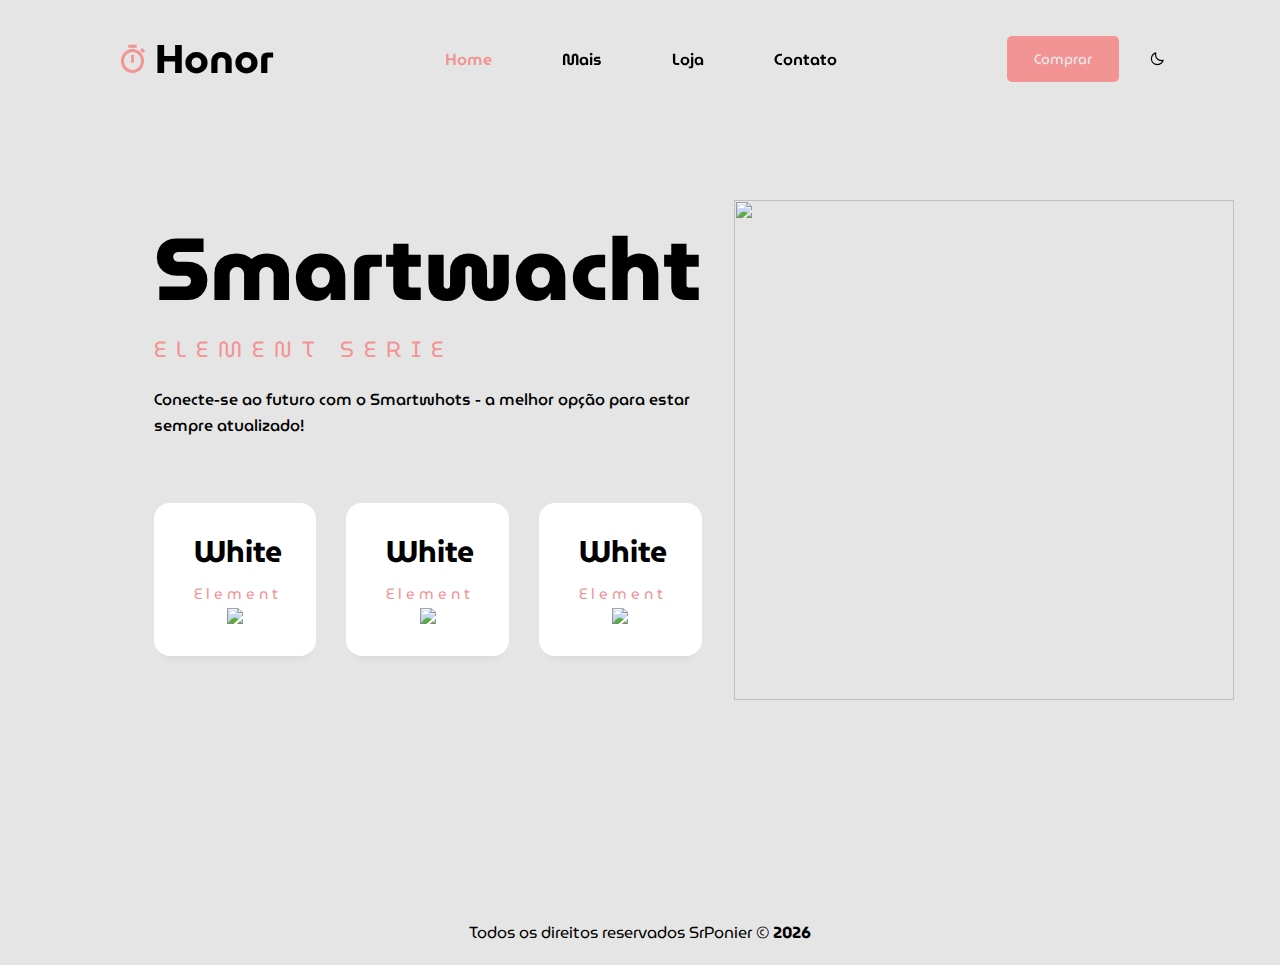
==== index.html @ 4257c569 "Update and rename Index.html to index.html" ====
<!DOCTYPE html>
<html lang="en">
<head>
    <meta charset="UTF-8">
    <meta http-equiv="X-UA-Compatible" content="IE=edge">
    <meta name="viewport" content="width=device-width, initial-scale=1.0">
    <link rel="stylesheet" href="style.css">
    <!--Box-icon-->
    <link rel="stylesheet"
    href="https://unpkg.com/boxicons@latest/css/boxicons.min.css">

    <!--Google-Fonts-->
    <link rel="preconnect" href="https://fonts.googleapis.com">
    <link rel="preconnect" href="https://fonts.gstatic.com" crossorigin>
    <link href="https://fonts.googleapis.com/css2?family=MuseoModerno:wght@200;300;400;500;600;700;800;900&display=swap" rel="stylesheet">

    <title>Apple Watch one</title>
</head>
<body>

    <!--Cabeçalho-->

    <header>
        <a href="#" class="logo"><i class='bx bx-stopwatch'></i>Honor</a>

        <ul class="Links">
            <li><a href="index.html" class="active">Home</a></li>
            <li><a href="index2.html">Mais</a></li>
            <li><a href="index3.html">Loja</a></li>
            <li><a href="index4.html">Contato</a></li>
        </ul><!--Links-->

        <div class="h-main">
            <a href="#" class="h-btn">Comprar</a>
            <div class="bx bx-menu" id="menu-icon"></div>
            <div class="bx bx-moon" id="darkmode"></div>
        </div><!--h-main-->
    </header> 
    <!--Cabeçalho-->



    <!--hero-section-->

    <section class="hero">
        <div class="hero-text">
            <h1>Smartwacht</h1>
            <h4>Element serie</h4>
            <p> Conecte-se ao futuro com o Smartwhots - a melhor opção para estar sempre atualizado! </p>
               <div class="hero-in">
                <div class="box">
                    <h3>White</h3>
                    <h5>Element</h5>
                    <img src="img/main1.png">
                </div><!--box-->

                <div class="box">
                    <h3>White</h3>
                    <h5>Element</h5>
                    <img src="img/main2.png">
                </div><!--box-->

                <div class="box">
                    <h3>White</h3>
                    <h5>Element</h5>
                    <img src="img/main3.png">
                </div><!--box-->
               </div><!--hero-in-->
        </div><!--hero-text-->

        <div class="hero-img">
            <img src="img/hero.png">
        </div><!--hero-img-->
    </section><!--hero-->

    <!--hero-section-->
    
<footer>
<p>Todos os direitos reservados SrPonier &copy; <span id="ano"></span></p>
</footer>

    <script src="script.js"></script>
    
</body>
</html>
---- style.css ----
*{
    margin: 0;
    padding: 0;
    box-sizing: border-box;
    text-decoration: none;
    list-style: none;
    font-family: 'MuseoModerno', cursive;
}

:root{
    --text-color: #000000;
    --bg-color: #e5e5e5;
    --main-color: #f29494;
    --second-color: #fff;
    --big-font: 5.5rem;
    --p-font: 1rem:
}

body{
    background: var(--bg-color);
    color: var(--text-color);
}

header{
    position: fixed;
    top: 0;
    right: 0;
    z-index: 1000;
    width: 100%;
    display: flex;
    align-items: center;
    justify-content: space-between;
    padding: 27px 9%;
    transition: ease all .55s;
}

.logo{
    display: flex;
    align-items: center;
    color: var(--text-color);
    font-size: 40px;
    font-weight: bold;
}

.logo i{
    vertical-align: middle;
    color: var(--main-color);
    font-size: 35px;
    margin-right: 5px;
}

.Links{
    display: flex;
}

.Links a{
    font-size: var(--p-font);
    color: var(--text-color);
    font-weight: 600;
    margin: 0 35px;
    transition: all ease .55s;
}

.Links a:hover{
    color: var(--main-color);
}

.Links a.active{
    color: var(--main-color);
}

.h-main{
    display: flex;
    align-items: center;
}
.h-btn{
    display: inline-block;
    padding: 10px 25px;
    color: var(--bg-color);
    background: var(--main-color);
    font-size: 14px;
    font-weight: 500;
    border-radius: 5px;
    border: 2px solid var(--main-color);
    margin-right: 20px;
    transition: all .55s;
}

.h-btn:hover{
    background: transparent;
    border: 2px solid var(--text-color);
    color: var(--text-color);
}

#menu-icon{
    font-size: 40px;
    color: var(--text-color);
    z-index: 10001;
    cursor: pointer;
    margin: 15px;
    display: none;
}

#darkmode{
    color: #ffffff
    font-size: 30px;
    cursor: pointer;
    color: var(--text-color);
    margin-left: 10px;
}

section{
    padding: 10% 12%;
    
}


.hero{
    position: relative;
    width: 100%;
    height: 100vh;
    display: grid;
    grid-template-columns: repeat(2, 1fr);
    align-items: center;
    gap: 2rem;
}

.hero-img{
    height: 500px;
    width: 500px;
}

.hero-img img{
   width: 100%;
   height: 100%;
   object-fit: contain;

}

.hero-in{
    display: grid;
    grid-template-columns: repeat(auto-fit, minmax(100px,auto));
    align-items: center;
    text-align: center;
    gap: 30px;
    
}

.hero-text h1{
    font-size: var(--big-font);
    line-height: 1.3;
    font-weight: 800;
}


.hero-text h4{
    margin: 5px 0 20px;
    color: var(--main-color);
    text-transform: uppercase;
    letter-spacing: 10px;
    font-size: 22px;
    font-weight: 400;
}

.hero-text p{
    color: var(--text-color);
    font-size: var(--p-font);
    font-weight: 500;
    line-height: 26px;
    max-width: 550px;
    margin-bottom: 4rem;
}

.box{
    background: var(--second-color);
    padding: 25px 40px;
    border-radius: 1rem;
    box-shadow: rgba(33,35,38,0.1) 0px 10px 10px -10px;
    transition: all ease .55s;
    cursor: pointer;
    margin-bottom: 2rem;

}

.box img{
    max-width: 100%;
    height: auto;
}

.box h3{
    font-size: 30px;
    font-weight: 700;
    margin-bottom: 7px ;
}

.box h5{
    color: var(--main-color);
    font-size: 15px;
    font-weight: 400;
    letter-spacing: 4px;
}

.box:hover{
    transform: translateY(-5px) scale(1.1);
}

body.color{
    --text-color: #fff;
    --bg-color: #08162a;
    --second-color: #2b3544;

}




@media (max-width: 1230px){

    header{
        padding: 3%;
    }
    
  .hero{
    grid-template-columns: 1fr;
    height: auto;
  }

  .hero-text{
    order: 2;

  }

  section{
    padding: 50px 5%;
  }

  .hero-img{
    margin: auto;
    height: auto;
    width: auto;
  }

  .hero-img img{
    width: 100%;
    height: auto;
    max-width: 650px;
  }

  :root{

    --big-font: 4rem;
    --p-font: 15px:
    
  }

  .box h3{
    font-size: 20px;
    margin-bottom: 2px;
  }


}

@media (max-width: 1070px){

    header{
        padding: 10px 3%;
        background: var(--second-color);
    }
}

@media (max-width: 1062px){
    #menu-icon{
        display: initial;
    }

    .Links{
        position: absolute;
        top: -700px;
        left: 0;
        right: 0;
        display: flex;
        flex-direction: column;
        background: #000;
        transition: all ease .55s;
        text-align: left;

    }

    .Links a{
        display: block;
        font-size: 23px;
        font-weight: 400;
        margin: 0.8rem 1.8rem;
        color: var(--second-color);
    }

        .Links.open{
            top: 100%;
        }

}
@media (max-width: 600px){
    .hero-in{
        grid-template-columns: repeat(auto-fit,minmax(190px,auto));
        gap: 18px;
    }

    .box{
        padding: 10px 30px;
    }

    .h-btn{
        padding: 6px 14px;
        margin-right: 8px;
    }

  
}

@media (max-width: 420px){

    :root{
        --big-font: 3rem;
        --p-font:14px;
    }

    .logo{
        font-size: 30px;
    }

    #menu-icon{
        margin-right: 8px;
    }

}

@media (max-width: 360px){

    .h-btn{
        padding: 4px 10px;
        margin-right: 5px;
    }

    .logo{
        font-size: 25px;
    }



}

footer {
  color: #0005
  background-color: #f2f2f2;
  padding: 20px;
  text-align: center;
}

#ano {
  font-weight: bold;
}
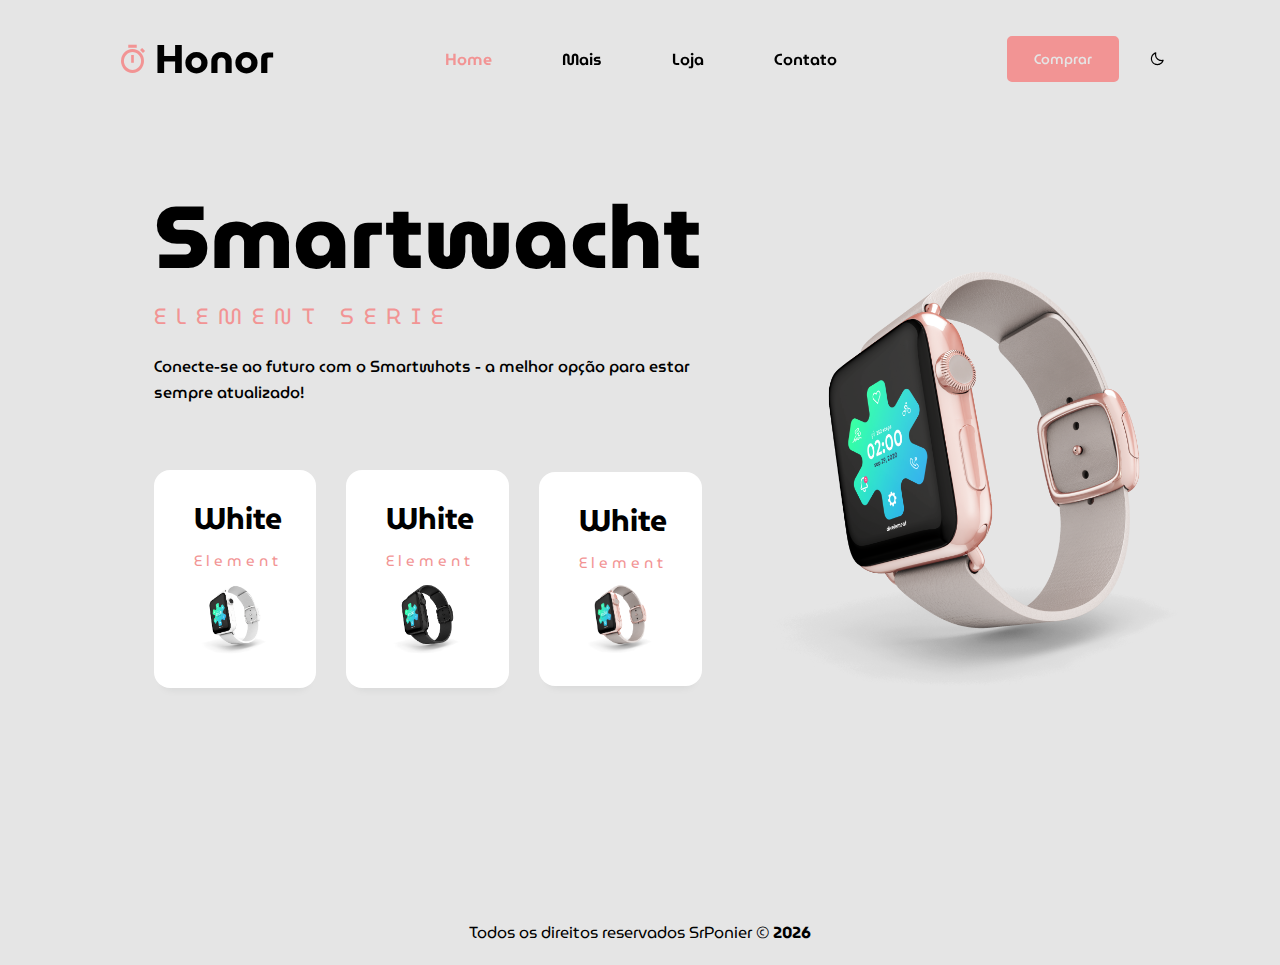
==== commit efff056e: "Update index.html" ====
--- a/index.html
+++ b/index.html
@@ -51,25 +51,25 @@
                 <div class="box">
                     <h3>White</h3>
                     <h5>Element</h5>
-                    <img src="img/main1.png">
+                    <img src="main1.png">
                 </div><!--box-->
 
                 <div class="box">
                     <h3>White</h3>
                     <h5>Element</h5>
-                    <img src="img/main2.png">
+                    <img src="main2.png">
                 </div><!--box-->
 
                 <div class="box">
                     <h3>White</h3>
                     <h5>Element</h5>
-                    <img src="img/main3.png">
+                    <img src="main3.png">
                 </div><!--box-->
                </div><!--hero-in-->
         </div><!--hero-text-->
 
         <div class="hero-img">
-            <img src="img/hero.png">
+            <img src="hero.png">
         </div><!--hero-img-->
     </section><!--hero-->
 
